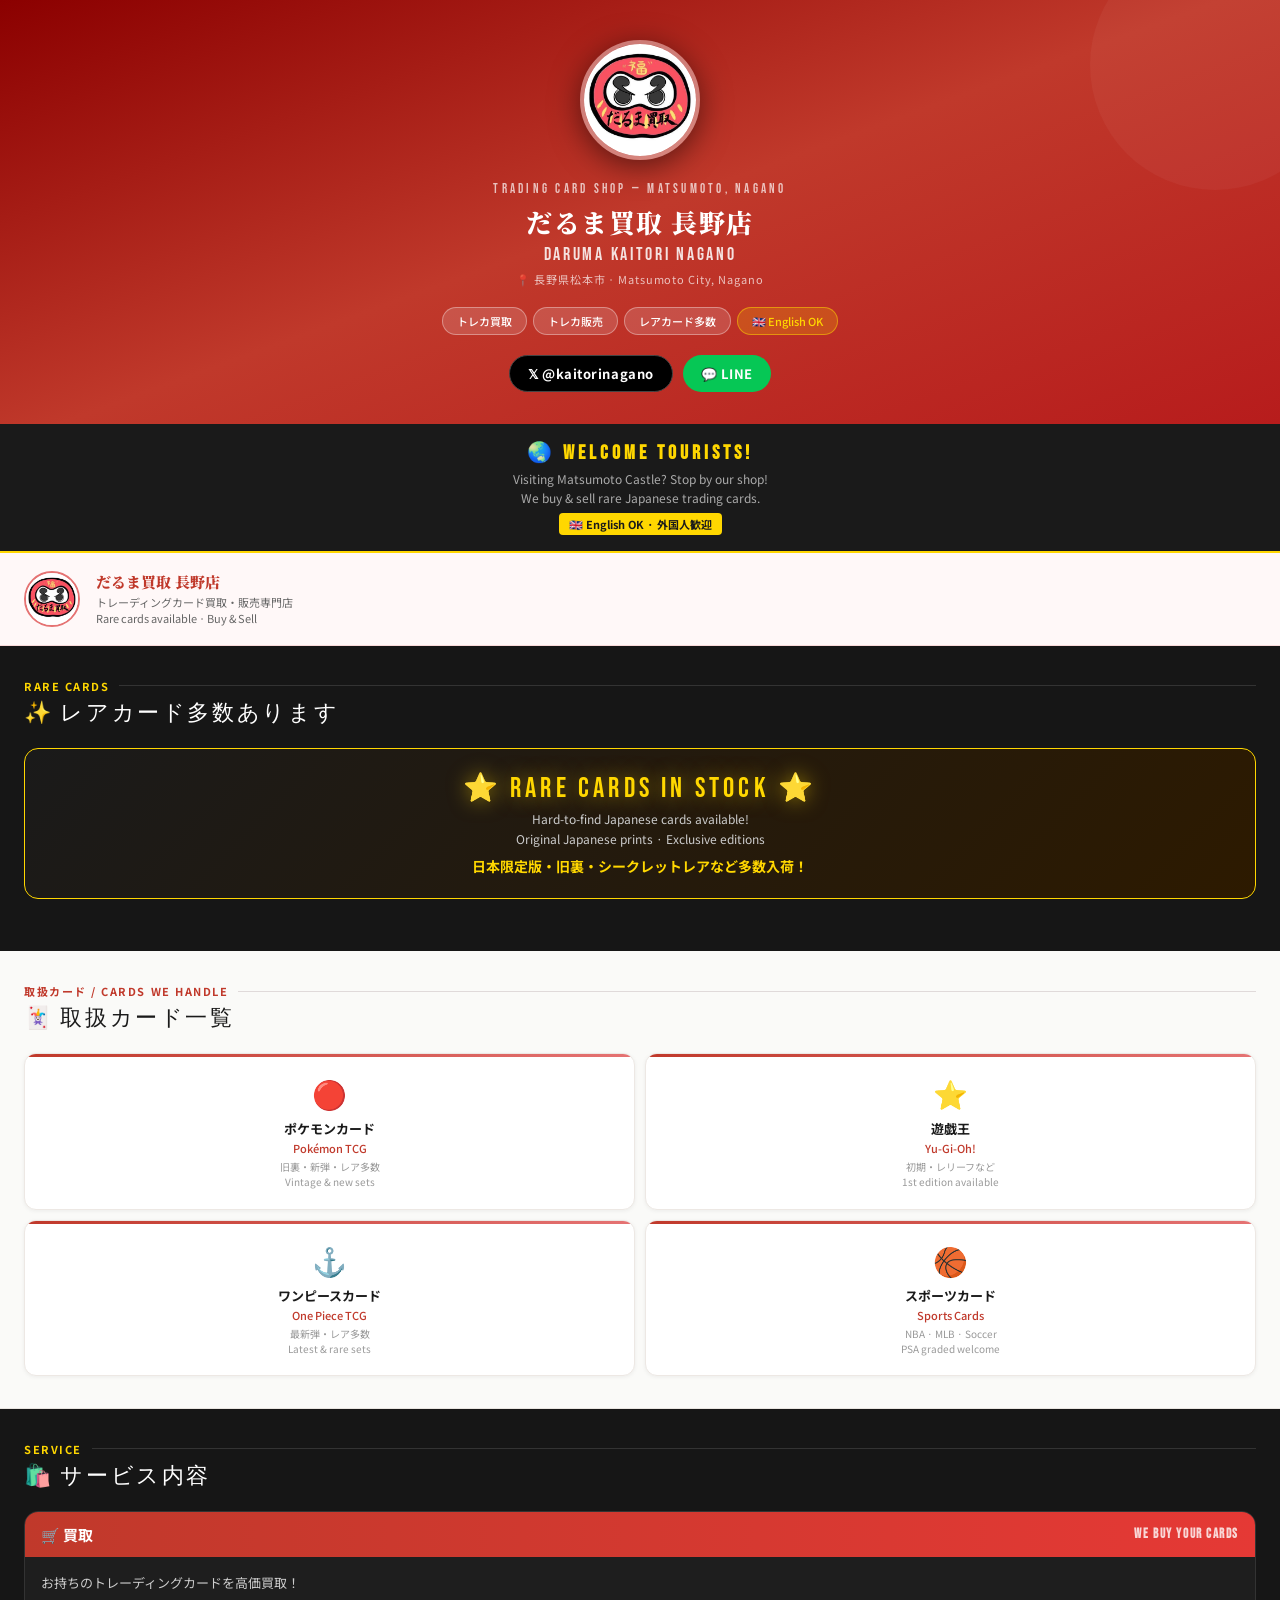
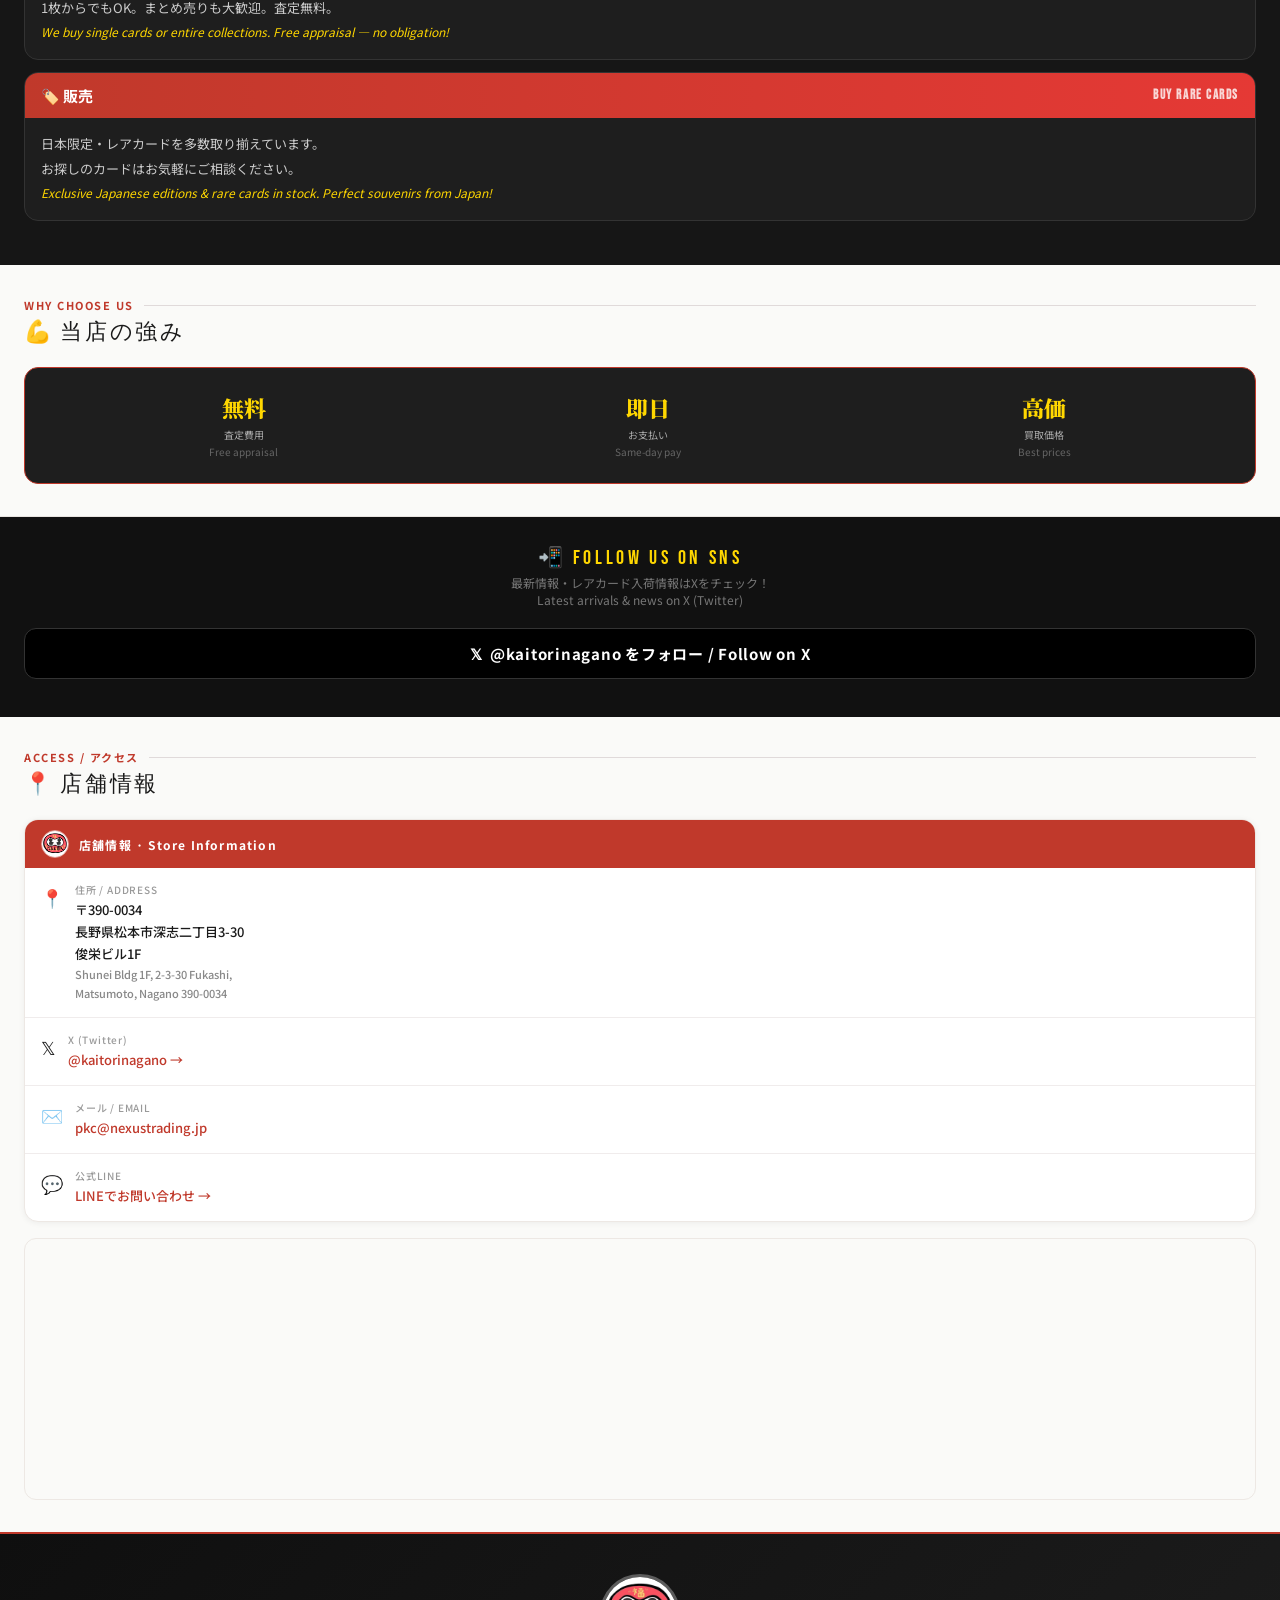
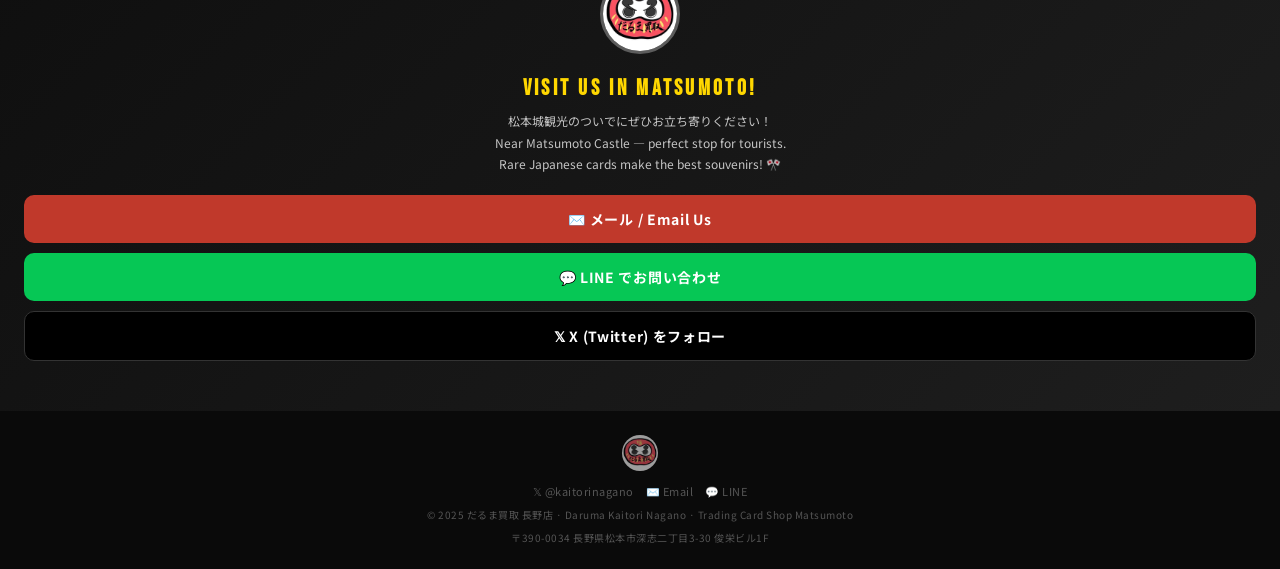
==== index.html @ 7de4d31c "Rename daruma_nagano_homepage.html to index.html" ====
<!DOCTYPE html>
<html lang="ja">
<head>
<meta charset="UTF-8">
<meta name="viewport" content="width=device-width, initial-scale=1.0">
<title>だるま買取 長野店 | Trading Card Shop Matsumoto Nagano | Pokemon Yu-Gi-Oh One Piece Cards</title>
<meta name="description" content="Trading card shop in Matsumoto, Nagano. Buy and sell Pokemon, Yu-Gi-Oh, One Piece cards. Rare cards available! 長野県松本市のトレーディングカード買取・販売専門店。レアカード多数。">
<meta name="keywords" content="trading card shop nagano, matsumoto card shop, pokemon cards nagano, buy pokemon cards japan, トレーディングカード 松本, カード買取 長野, one piece cards japan, yu-gi-oh nagano, rare cards matsumoto, Japan card shop tourist">
<meta property="og:title" content="だるま買取 長野店 | Trading Card Shop in Matsumoto">
<meta property="og:description" content="Rare Pokemon, Yu-Gi-Oh & One Piece cards! Buy & Sell in Matsumoto, Nagano. English OK!">
<meta property="og:type" content="website">
<meta name="twitter:card" content="summary">
<meta name="twitter:site" content="@kaitorinagano">
<meta name="twitter:title" content="だるま買取 長野店 | Trading Card Shop Matsumoto">
<meta name="twitter:description" content="Rare Pokemon, Yu-Gi-Oh & One Piece cards! Buy & Sell in Matsumoto, Nagano. English OK!">
<meta name="robots" content="index, follow">
<link href="https://fonts.googleapis.com/css2?family=Noto+Serif+JP:wght@700;900&family=Noto+Sans+JP:wght@400;500;700&family=Bebas+Neue&display=swap" rel="stylesheet">
<script type="application/ld+json">
{
  "@context": "https://schema.org",
  "@type": "Store",
  "name": "だるま買取 長野店",
  "alternateName": "Daruma Kaitori Nagano",
  "description": "Trading card shop specializing in Pokemon, Yu-Gi-Oh, and One Piece cards. Buy and sell rare cards in Matsumoto, Nagano.",
  "address": {
    "@type": "PostalAddress",
    "streetAddress": "深志二丁目3-30 俊栄ビル1F",
    "addressLocality": "松本市",
    "addressRegion": "長野県",
    "postalCode": "390-0034",
    "addressCountry": "JP"
  },
  "email": "pkc@nexustrading.jp",
  "sameAs": ["https://x.com/kaitorinagano"],
  "geo": {
    "@type": "GeoCoordinates",
    "latitude": 36.2292809,
    "longitude": 137.9678054
  }
}
</script>
<style>
* { box-sizing: border-box; margin: 0; padding: 0; }
body { font-family: 'Noto Sans JP', sans-serif; color: #1a1a1a; background: #0f0f0f; }

.hero {
  background: linear-gradient(160deg, #8B0000 0%, #C0392B 50%, #B71C1C 100%);
  color: white;
  padding: 2.5rem 1.5rem 2rem;
  text-align: center;
  position: relative;
  overflow: hidden;
}
.hero::before {
  content: '';
  position: absolute;
  top: -60px; right: -60px;
  width: 250px; height: 250px;
  background: rgba(255,255,255,0.04);
  border-radius: 50%;
}
.hero-logo {
  width: 120px; height: 120px;
  border-radius: 50%;
  object-fit: cover;
  border: 4px solid rgba(255,255,255,0.4);
  box-shadow: 0 6px 30px rgba(0,0,0,0.5);
  margin-bottom: 1rem;
  animation: pop 0.6s cubic-bezier(0.34,1.56,0.64,1);
}
@keyframes pop {
  0% { transform: scale(0.5); opacity: 0; }
  100% { transform: scale(1); opacity: 1; }
}
.hero-en-sub {
  font-family: 'Bebas Neue', sans-serif;
  font-size: 13px;
  letter-spacing: 0.25em;
  opacity: 0.7;
  margin-bottom: 6px;
}
.hero h1 {
  font-family: 'Noto Serif JP', serif;
  font-size: 26px;
  font-weight: 900;
  letter-spacing: 0.06em;
  margin-bottom: 4px;
}
.hero-en-title {
  font-family: 'Bebas Neue', sans-serif;
  font-size: 18px;
  letter-spacing: 0.15em;
  opacity: 0.85;
  margin-bottom: 6px;
}
.hero-location {
  font-size: 11px;
  opacity: 0.7;
  letter-spacing: 0.08em;
  margin-bottom: 1.25rem;
}
.badge-row {
  display: flex;
  justify-content: center;
  gap: 6px;
  flex-wrap: wrap;
  margin-bottom: 1.25rem;
}
.badge {
  background: rgba(255,255,255,0.15);
  border: 1px solid rgba(255,255,255,0.35);
  border-radius: 20px;
  padding: 5px 14px;
  font-size: 11px;
  color: white;
  font-weight: 500;
}
.badge.en { background: rgba(255,215,0,0.2); border-color: rgba(255,215,0,0.5); color: #FFD700; }

/* SNS BUTTONS in hero */
.sns-row {
  display: flex;
  justify-content: center;
  gap: 10px;
}
.sns-btn {
  display: flex;
  align-items: center;
  gap: 6px;
  padding: 8px 18px;
  border-radius: 24px;
  font-size: 13px;
  font-weight: 700;
  text-decoration: none;
  letter-spacing: 0.04em;
  transition: opacity 0.2s;
}
.sns-btn:active { opacity: 0.75; }
.sns-btn.x { background: #000; color: white; border: 1.5px solid #444; }
.sns-btn.line { background: #06C755; color: white; }

.inbound-banner {
  background: #1a1a1a;
  border-bottom: 2px solid #FFD700;
  padding: 1rem 1.5rem;
  text-align: center;
}
.inbound-banner h2 {
  font-family: 'Bebas Neue', sans-serif;
  font-size: 20px;
  letter-spacing: 0.2em;
  color: #FFD700;
  margin-bottom: 4px;
}
.inbound-banner p { font-size: 12px; color: #aaa; line-height: 1.6; }
.lang-ok {
  display: inline-block;
  background: #FFD700;
  color: #1a1a1a;
  font-size: 11px;
  font-weight: 700;
  padding: 3px 10px;
  border-radius: 4px;
  margin-top: 6px;
}

.logo-band {
  background: #fff8f8;
  border-bottom: 1px solid #FADADA;
  padding: 1.1rem 1.5rem;
  display: flex;
  align-items: center;
  gap: 1rem;
}
.logo-band img {
  width: 56px; height: 56px;
  border-radius: 50%;
  object-fit: cover;
  border: 2px solid #E57373;
  flex-shrink: 0;
}
.logo-band-text h3 {
  font-family: 'Noto Serif JP', serif;
  font-size: 15px;
  font-weight: 900;
  color: #C0392B;
}
.logo-band-text p { font-size: 11px; color: #666; margin-top: 2px; line-height: 1.5; }

.section { padding: 2rem 1.5rem; background: #fafaf8; }
.section.dark { background: #161616; }
.divider { height: 1px; background: #E8E4E0; }

.section-title {
  font-size: 11px;
  font-weight: 700;
  color: #C0392B;
  letter-spacing: 0.14em;
  text-transform: uppercase;
  margin-bottom: 4px;
  display: flex;
  align-items: center;
  gap: 10px;
}
.section-title::after { content: ''; flex: 1; height: 1px; background: #E0DADA; }
.section-title-en {
  font-family: 'Bebas Neue', sans-serif;
  font-size: 22px;
  letter-spacing: 0.12em;
  color: #1a1a1a;
  margin-bottom: 1.25rem;
}
.section.dark .section-title { color: #FFD700; }
.section.dark .section-title::after { background: #333; }
.section.dark .section-title-en { color: #fff; }

.rare-banner {
  background: linear-gradient(135deg, #1a1a1a, #2d1a00);
  border: 1.5px solid #FFD700;
  border-radius: 14px;
  padding: 1.4rem 1.2rem;
  text-align: center;
  margin-bottom: 1.25rem;
}
.rare-banner .shine {
  font-family: 'Bebas Neue', sans-serif;
  font-size: 28px;
  letter-spacing: 0.15em;
  color: #FFD700;
  text-shadow: 0 0 20px rgba(255,215,0,0.5);
  margin-bottom: 4px;
}
.rare-banner p { font-size: 12px; color: #ccc; line-height: 1.7; }
.rare-banner .jp { font-size: 14px; color: #FFD700; font-weight: 700; margin-top: 6px; }

.cards-grid {
  display: grid;
  grid-template-columns: repeat(2, 1fr);
  gap: 10px;
}
.card-item {
  background: white;
  border: 1px solid #EDE8E4;
  border-radius: 12px;
  padding: 1.2rem 1rem;
  text-align: center;
  box-shadow: 0 1px 4px rgba(0,0,0,0.06);
  position: relative;
  overflow: hidden;
}
.card-item::before {
  content: '';
  position: absolute;
  top: 0; left: 0; right: 0;
  height: 3px;
  background: linear-gradient(90deg, #C0392B, #E57373);
}
.card-icon { font-size: 28px; margin-bottom: 6px; }
.card-label { font-size: 13px; font-weight: 700; color: #1a1a1a; }
.card-label-en { font-size: 11px; color: #C0392B; font-weight: 500; margin-top: 2px; }
.card-sub { font-size: 10px; color: #999; margin-top: 3px; line-height: 1.5; }

.service-box {
  background: #1e1e1e;
  border: 1px solid #333;
  border-radius: 14px;
  overflow: hidden;
  margin-bottom: 12px;
}
.service-box-header {
  background: linear-gradient(90deg, #C0392B, #E53935);
  color: white;
  font-size: 15px;
  font-weight: 700;
  padding: 12px 16px;
  display: flex;
  align-items: center;
  gap: 8px;
}
.service-box-header .en {
  font-family: 'Bebas Neue', sans-serif;
  font-size: 13px;
  letter-spacing: 0.12em;
  opacity: 0.8;
  margin-left: auto;
}
.service-box-body {
  padding: 14px 16px;
  font-size: 13px;
  color: #ccc;
  line-height: 1.9;
}
.service-box-body .en-note {
  font-size: 12px;
  color: #FFD700;
  margin-top: 6px;
  font-style: italic;
}

.highlight-box {
  background: #1e1e1e;
  border: 1.5px solid #C0392B;
  border-radius: 14px;
  padding: 1.5rem 1rem;
  display: flex;
  justify-content: space-around;
  text-align: center;
}
.highlight-num {
  font-family: 'Noto Serif JP', serif;
  font-size: 22px;
  font-weight: 900;
  color: #FFD700;
  margin-bottom: 4px;
}
.highlight-label { font-size: 10px; color: #aaa; }
.highlight-label-en { font-size: 10px; color: #666; margin-top: 2px; }

.contact-card {
  background: white;
  border: 1px solid #EDE8E4;
  border-radius: 14px;
  overflow: hidden;
  box-shadow: 0 1px 6px rgba(0,0,0,0.06);
}
.contact-header {
  background: #C0392B;
  color: white;
  font-size: 12px;
  font-weight: 700;
  letter-spacing: 0.1em;
  padding: 10px 16px;
  display: flex;
  align-items: center;
  gap: 10px;
}
.contact-header img {
  width: 28px; height: 28px;
  border-radius: 50%;
  object-fit: cover;
  border: 1px solid rgba(255,255,255,0.5);
}
.contact-row {
  display: flex;
  align-items: flex-start;
  gap: 12px;
  padding: 14px 16px;
  border-bottom: 1px solid #F0ECEC;
}
.contact-row:last-child { border-bottom: none; }
.contact-icon { font-size: 18px; flex-shrink: 0; margin-top: 2px; }
.contact-label { font-size: 10px; color: #999; font-weight: 500; letter-spacing: 0.08em; margin-bottom: 2px; }
.contact-val { font-size: 13px; font-weight: 500; color: #1a1a1a; line-height: 1.7; }
.contact-val .en { font-size: 11px; color: #888; display: block; }
.contact-val a { color: #C0392B; text-decoration: none; }

/* SNS セクション */
.sns-section {
  background: #111;
  padding: 1.75rem 1.5rem;
  text-align: center;
}
.sns-section-title {
  font-family: 'Bebas Neue', sans-serif;
  font-size: 20px;
  letter-spacing: 0.18em;
  color: #FFD700;
  margin-bottom: 4px;
}
.sns-section-sub { font-size: 12px; color: #777; margin-bottom: 1.25rem; }
.sns-big-btn {
  display: flex;
  align-items: center;
  justify-content: center;
  gap: 10px;
  padding: 14px;
  border-radius: 12px;
  font-size: 15px;
  font-weight: 700;
  text-decoration: none;
  margin-bottom: 10px;
  letter-spacing: 0.05em;
}
.sns-big-btn.x { background: #000; color: white; border: 1.5px solid #333; }
.sns-big-btn.x:hover { background: #111; }

.map-wrap {
  margin-top: 1rem;
  border-radius: 12px;
  overflow: hidden;
  border: 1px solid #EDE8E4;
}
.map-wrap iframe { width: 100%; height: 260px; border: none; display: block; }

.cta-section {
  background: linear-gradient(135deg, #0f0f0f 0%, #1e1e1e 100%);
  color: white;
  padding: 2.5rem 1.5rem;
  text-align: center;
  border-top: 2px solid #C0392B;
}
.cta-logo {
  width: 80px; height: 80px;
  border-radius: 50%;
  object-fit: cover;
  border: 3px solid rgba(255,255,255,0.3);
  margin-bottom: 1rem;
}
.cta-section h3 {
  font-family: 'Bebas Neue', sans-serif;
  font-size: 22px;
  letter-spacing: 0.15em;
  color: #FFD700;
  margin-bottom: 8px;
}
.cta-section p {
  font-size: 12px;
  opacity: 0.75;
  margin-bottom: 1.25rem;
  line-height: 1.8;
}
.cta-btn {
  display: block;
  padding: 14px;
  border-radius: 10px;
  font-size: 14px;
  font-weight: 700;
  text-decoration: none;
  margin-bottom: 10px;
  letter-spacing: 0.05em;
}
.cta-btn.mail { background: #C0392B; color: white; }
.cta-btn.line { background: #06C755; color: white; }
.cta-btn.x { background: #000; color: white; border: 1.5px solid #333; }

.footer {
  background: #0a0a0a;
  color: #555;
  text-align: center;
  font-size: 10px;
  padding: 1.5rem;
  letter-spacing: 0.05em;
  display: flex;
  flex-direction: column;
  align-items: center;
  gap: 8px;
}
.footer img {
  width: 36px; height: 36px;
  border-radius: 50%;
  object-fit: cover;
  opacity: 0.6;
}
.footer-sns { display: flex; gap: 12px; margin-top: 4px; }
.footer-sns a { color: #555; text-decoration: none; font-size: 11px; }
.footer-sns a:hover { color: #aaa; }
</style>
</head>
<body>

<!-- HERO -->
<div class="hero">
  <img class="hero-logo" src="[data-uri]" alt="だるま買取ロゴ">
  <div class="hero-en-sub">TRADING CARD SHOP — MATSUMOTO, NAGANO</div>
  <h1>だるま買取 長野店</h1>
  <div class="hero-en-title">DARUMA KAITORI NAGANO</div>
  <div class="hero-location">📍 長野県松本市 · Matsumoto City, Nagano</div>
  <div class="badge-row">
    <span class="badge">トレカ買取</span>
    <span class="badge">トレカ販売</span>
    <span class="badge">レアカード多数</span>
    <span class="badge en">🇬🇧 English OK</span>
  </div>
  <div class="sns-row">
    <a class="sns-btn x" href="https://x.com/kaitorinagano" target="_blank">
      𝕏 @kaitorinagano
    </a>
    <a class="sns-btn line" href="https://t.co/ImbGCXOMBC" target="_blank">
      💬 LINE
    </a>
  </div>
</div>

<!-- INBOUND BANNER -->
<div class="inbound-banner">
  <h2>🌏 WELCOME TOURISTS!</h2>
  <p>Visiting Matsumoto Castle? Stop by our shop!<br>We buy &amp; sell rare Japanese trading cards.</p>
  <span class="lang-ok">🇬🇧 English OK · 外国人歓迎</span>
</div>

<!-- LOGO BAND -->
<div class="logo-band">
  <img src="[data-uri]" alt="だるま買取">
  <div class="logo-band-text">
    <h3>だるま買取 長野店</h3>
    <p>トレーディングカード買取・販売専門店<br>Rare cards available · Buy &amp; Sell</p>
  </div>
</div>

<!-- RARE CARDS -->
<div class="section dark">
  <div class="section-title">RARE CARDS</div>
  <div class="section-title-en">✨ レアカード多数あります</div>
  <div class="rare-banner">
    <div class="shine">⭐ RARE CARDS IN STOCK ⭐</div>
    <p>Hard-to-find Japanese cards available!<br>Original Japanese prints · Exclusive editions</p>
    <div class="jp">日本限定版・旧裏・シークレットレアなど多数入荷！</div>
  </div>
</div>

<!-- 取扱カード -->
<div class="section">
  <div class="section-title">取扱カード / Cards We Handle</div>
  <div class="section-title-en">🃏 取扱カード一覧</div>
  <div class="cards-grid">
    <div class="card-item">
      <div class="card-icon">🔴</div>
      <div class="card-label">ポケモンカード</div>
      <div class="card-label-en">Pokémon TCG</div>
      <div class="card-sub">旧裏・新弾・レア多数<br>Vintage &amp; new sets</div>
    </div>
    <div class="card-item">
      <div class="card-icon">⭐</div>
      <div class="card-label">遊戯王</div>
      <div class="card-label-en">Yu-Gi-Oh!</div>
      <div class="card-sub">初期・レリーフなど<br>1st edition available</div>
    </div>
    <div class="card-item">
      <div class="card-icon">⚓</div>
      <div class="card-label">ワンピースカード</div>
      <div class="card-label-en">One Piece TCG</div>
      <div class="card-sub">最新弾・レア多数<br>Latest &amp; rare sets</div>
    </div>
    <div class="card-item">
      <div class="card-icon">🏀</div>
      <div class="card-label">スポーツカード</div>
      <div class="card-label-en">Sports Cards</div>
      <div class="card-sub">NBA · MLB · Soccer<br>PSA graded welcome</div>
    </div>
  </div>
</div>

<div class="divider"></div>

<!-- SERVICE -->
<div class="section dark">
  <div class="section-title">SERVICE</div>
  <div class="section-title-en">🛍️ サービス内容</div>
  <div class="service-box">
    <div class="service-box-header">🛒 買取 <span class="en">WE BUY YOUR CARDS</span></div>
    <div class="service-box-body">
      お持ちのトレーディングカードを高価買取！<br>
      1枚からでもOK。まとめ売りも大歓迎。査定無料。<br>
      <span class="en-note">We buy single cards or entire collections. Free appraisal — no obligation!</span>
    </div>
  </div>
  <div class="service-box">
    <div class="service-box-header">🏷️ 販売 <span class="en">BUY RARE CARDS</span></div>
    <div class="service-box-body">
      日本限定・レアカードを多数取り揃えています。<br>
      お探しのカードはお気軽にご相談ください。<br>
      <span class="en-note">Exclusive Japanese editions &amp; rare cards in stock. Perfect souvenirs from Japan!</span>
    </div>
  </div>
</div>

<!-- 強み -->
<div class="section">
  <div class="section-title">WHY CHOOSE US</div>
  <div class="section-title-en">💪 当店の強み</div>
  <div class="highlight-box">
    <div>
      <div class="highlight-num">無料</div>
      <div class="highlight-label">査定費用</div>
      <div class="highlight-label-en">Free appraisal</div>
    </div>
    <div>
      <div class="highlight-num">即日</div>
      <div class="highlight-label">お支払い</div>
      <div class="highlight-label-en">Same-day pay</div>
    </div>
    <div>
      <div class="highlight-num">高価</div>
      <div class="highlight-label">買取価格</div>
      <div class="highlight-label-en">Best prices</div>
    </div>
  </div>
</div>

<div class="divider"></div>

<!-- SNS セクション -->
<div class="sns-section">
  <div class="sns-section-title">📲 FOLLOW US ON SNS</div>
  <div class="sns-section-sub">最新情報・レアカード入荷情報はXをチェック！<br>Latest arrivals &amp; news on X (Twitter)</div>
  <a class="sns-big-btn x" href="https://x.com/kaitorinagano" target="_blank">
    𝕏 &nbsp;@kaitorinagano をフォロー / Follow on X
  </a>
</div>

<!-- アクセス -->
<div class="section">
  <div class="section-title">ACCESS / アクセス</div>
  <div class="section-title-en">📍 店舗情報</div>
  <div class="contact-card">
    <div class="contact-header">
      <img src="[data-uri]" alt="ロゴ">
      店舗情報 · Store Information
    </div>
    <div class="contact-row">
      <div class="contact-icon">📍</div>
      <div>
        <div class="contact-label">住所 / ADDRESS</div>
        <div class="contact-val">
          〒390-0034<br>長野県松本市深志二丁目3-30<br>俊栄ビル1F
          <span class="en">Shunei Bldg 1F, 2-3-30 Fukashi,<br>Matsumoto, Nagano 390-0034</span>
        </div>
      </div>
    </div>
    <div class="contact-row">
      <div class="contact-icon">𝕏</div>
      <div>
        <div class="contact-label">X (Twitter)</div>
        <div class="contact-val"><a href="https://x.com/kaitorinagano" target="_blank">@kaitorinagano →</a></div>
      </div>
    </div>
    <div class="contact-row">
      <div class="contact-icon">✉️</div>
      <div>
        <div class="contact-label">メール / EMAIL</div>
        <div class="contact-val"><a href="mailto:pkc@nexustrading.jp">pkc@nexustrading.jp</a></div>
      </div>
    </div>
    <div class="contact-row">
      <div class="contact-icon">💬</div>
      <div>
        <div class="contact-label">公式LINE</div>
        <div class="contact-val"><a href="https://t.co/ImbGCXOMBC" target="_blank">LINEでお問い合わせ →</a></div>
      </div>
    </div>
  </div>

  <div class="map-wrap">
    <iframe
      src="https://maps.google.com/maps?q=36.2292809,137.9678054&z=17&hl=ja&output=embed"
      allowfullscreen loading="lazy">
    </iframe>
  </div>
</div>

<!-- CTA -->
<div class="cta-section">
  <img class="cta-logo" src="[data-uri]" alt="だるま買取">
  <h3>VISIT US IN MATSUMOTO!</h3>
  <p>
    松本城観光のついでにぜひお立ち寄りください！<br>
    Near Matsumoto Castle — perfect stop for tourists.<br>
    Rare Japanese cards make the best souvenirs! 🎌
  </p>
  <a class="cta-btn mail" href="mailto:pkc@nexustrading.jp">✉️ メール / Email Us</a>
  <a class="cta-btn line" href="https://t.co/ImbGCXOMBC" target="_blank">💬 LINE でお問い合わせ</a>
  <a class="cta-btn x" href="https://x.com/kaitorinagano" target="_blank">𝕏 X (Twitter) をフォロー</a>
</div>

<!-- FOOTER -->
<div class="footer">
  <img src="[data-uri]" alt="だるま買取">
  <div class="footer-sns">
    <a href="https://x.com/kaitorinagano" target="_blank">𝕏 @kaitorinagano</a>
    <a href="mailto:pkc@nexustrading.jp">✉️ Email</a>
    <a href="https://t.co/ImbGCXOMBC" target="_blank">💬 LINE</a>
  </div>
  <span>© 2025 だるま買取 長野店 · Daruma Kaitori Nagano · Trading Card Shop Matsumoto</span>
  <span>〒390-0034 長野県松本市深志二丁目3-30 俊栄ビル1F</span>
</div>

</body>
</html>
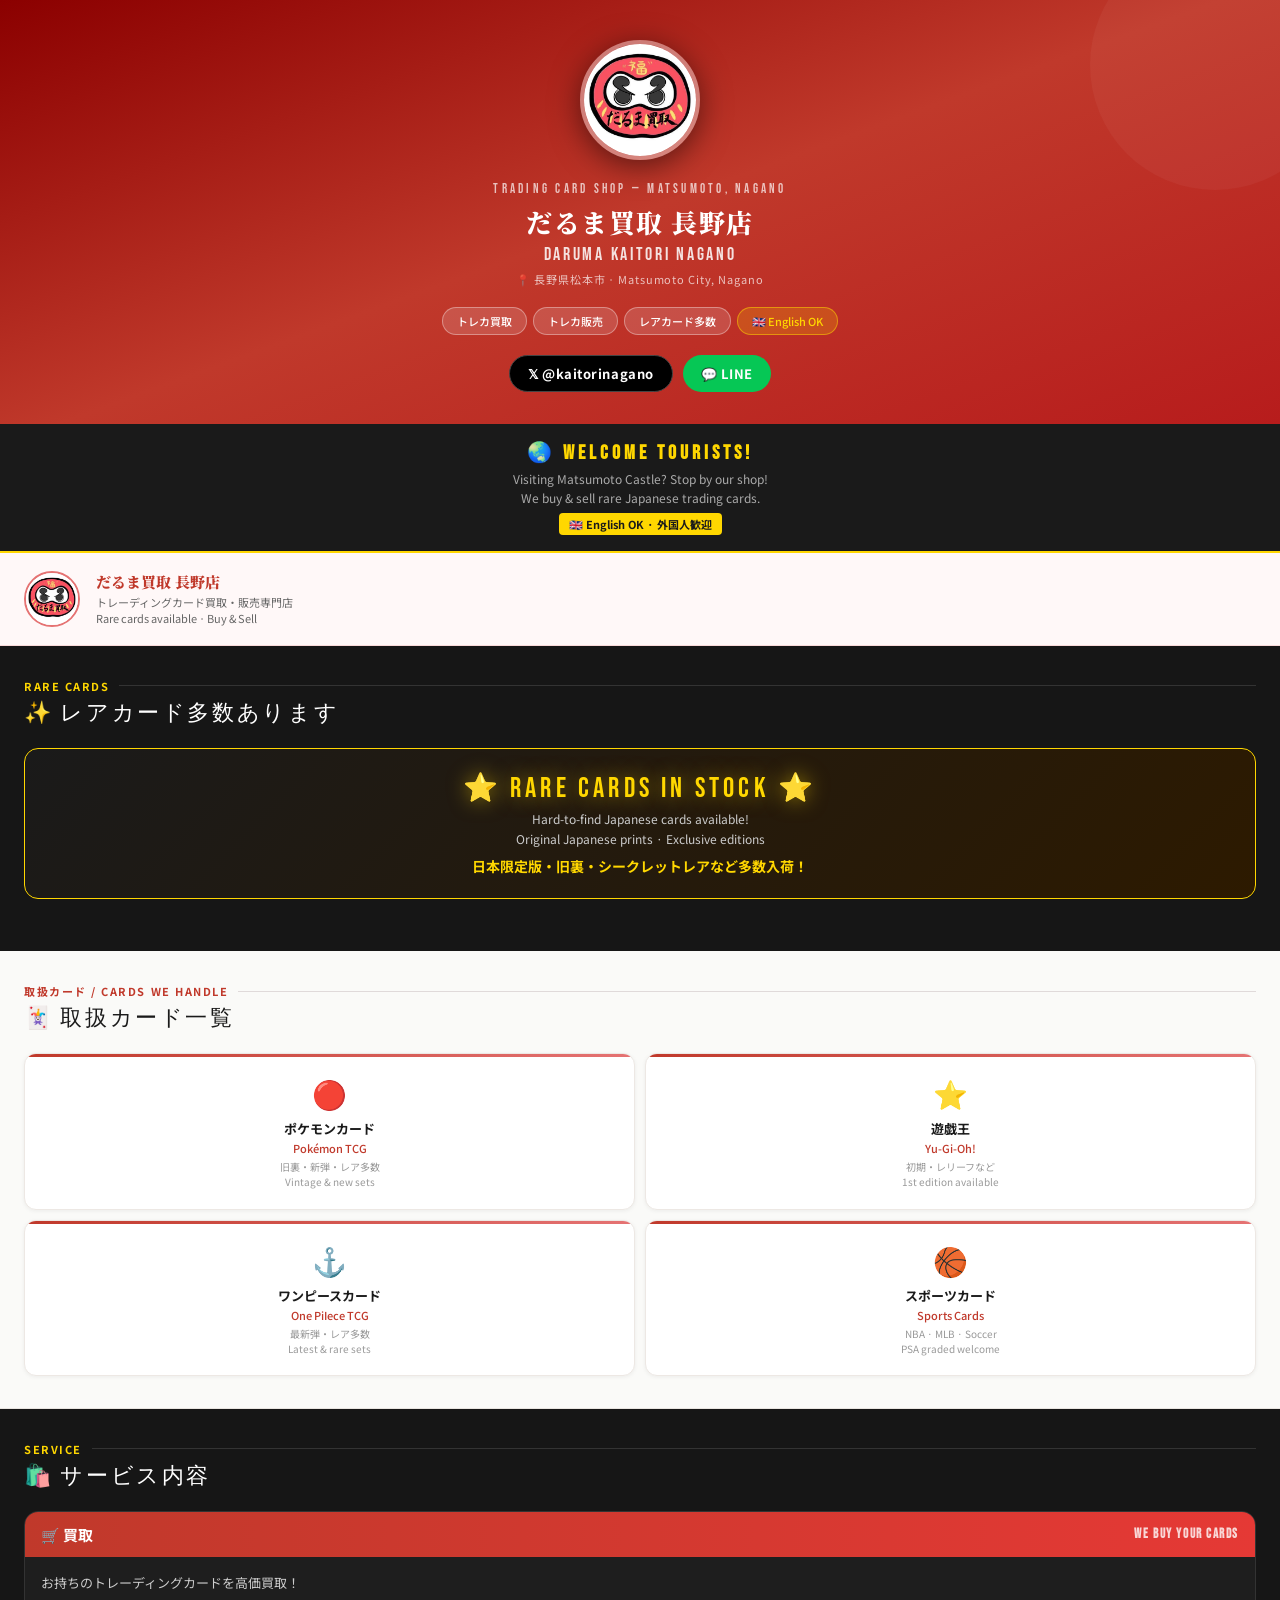
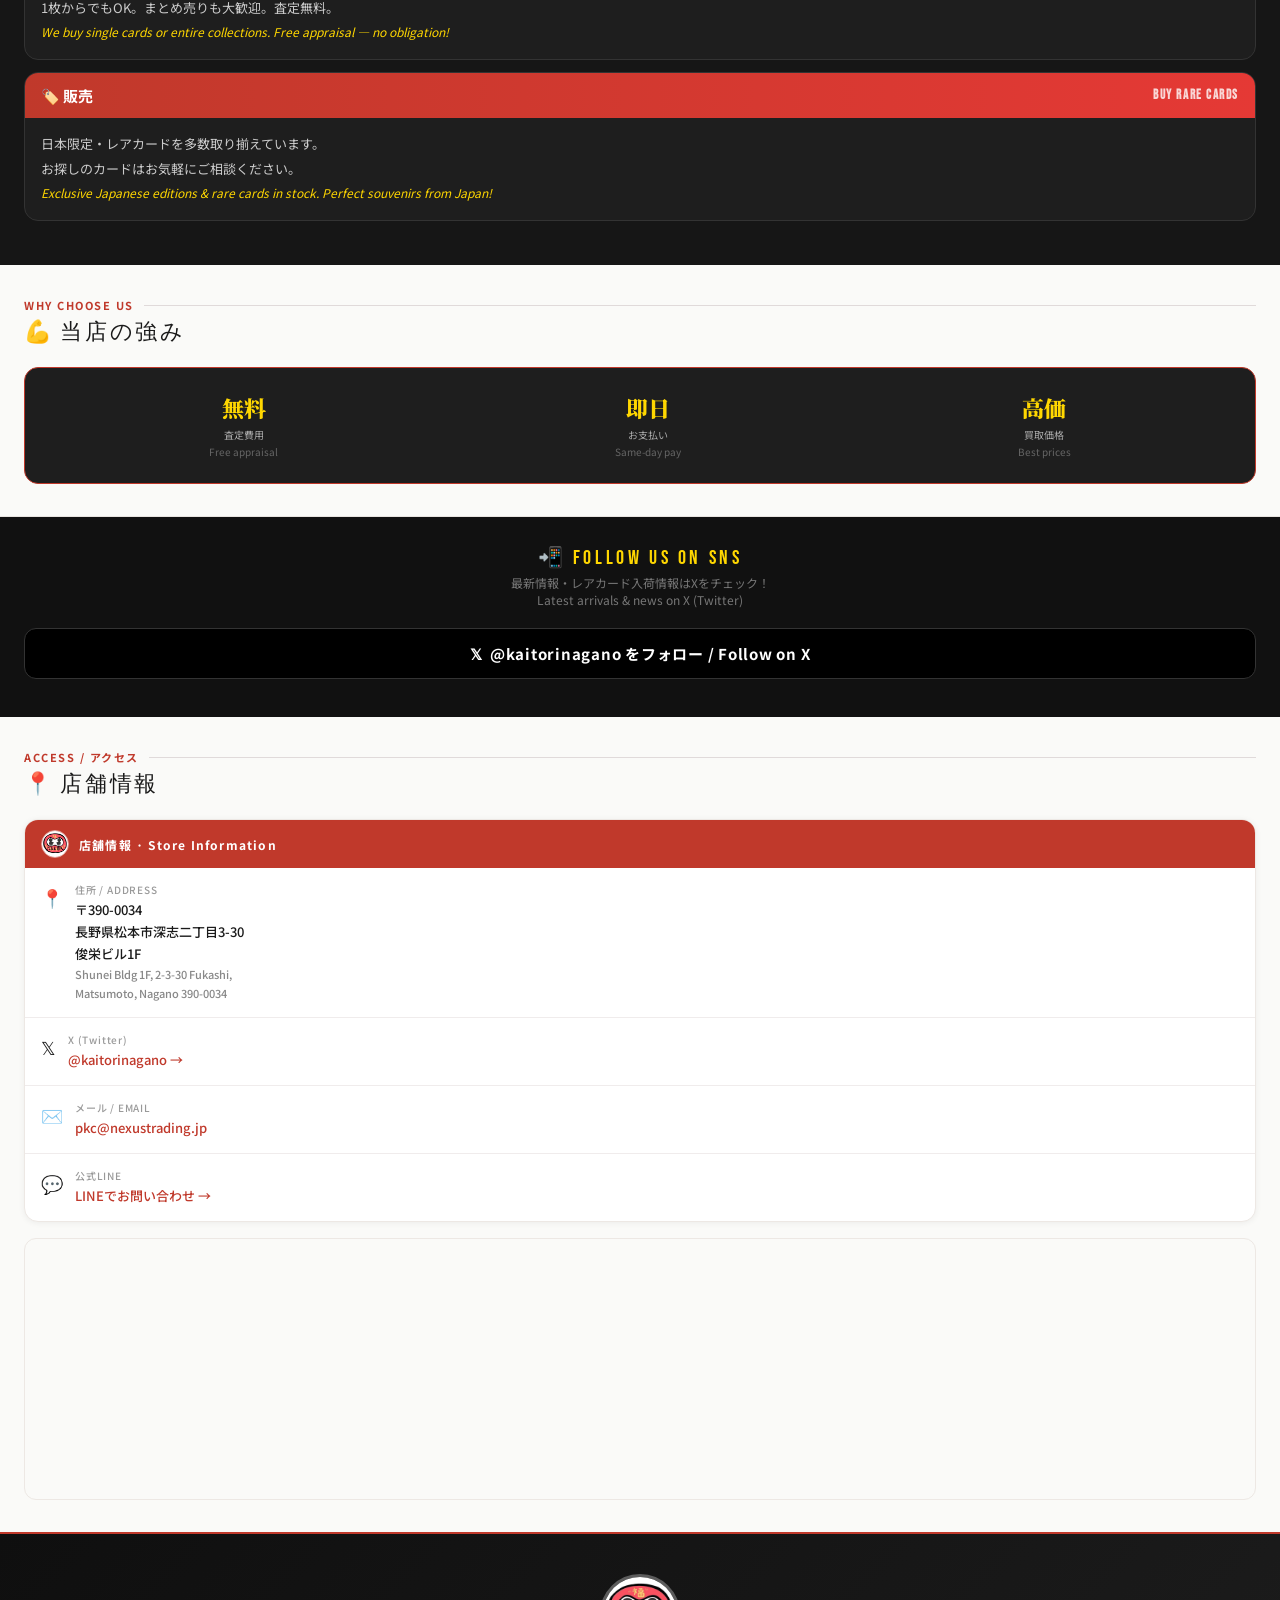
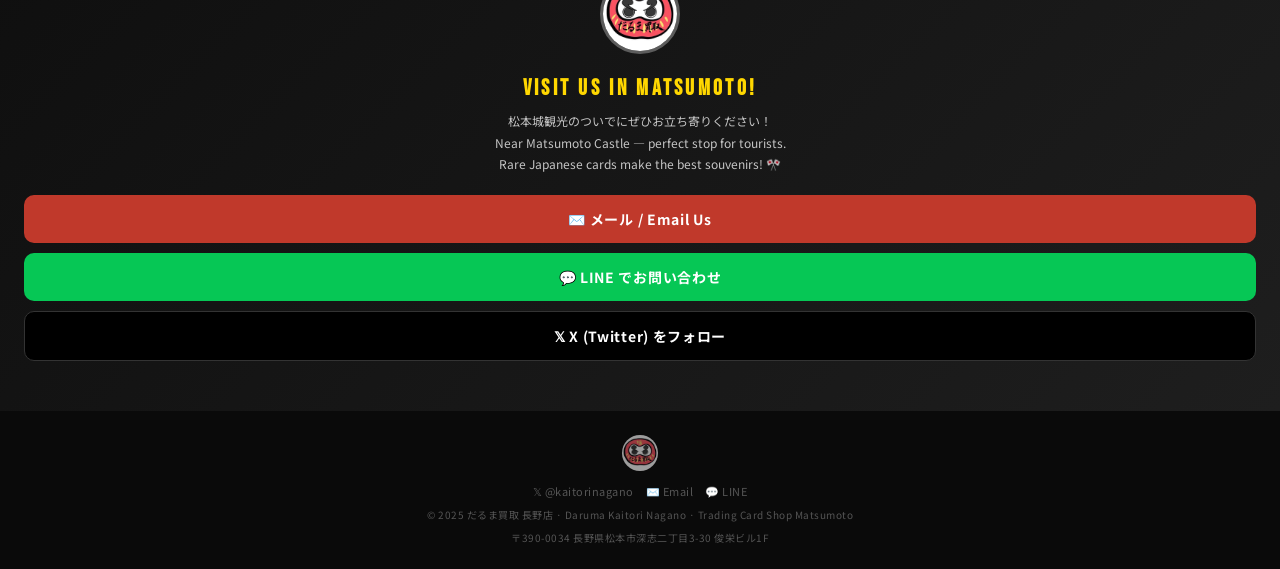
==== commit dcf81ef3: "Update index.html" ====
--- a/index.html
+++ b/index.html
@@ -3,7 +3,7 @@
 <head>
 <meta charset="UTF-8">
 <meta name="viewport" content="width=device-width, initial-scale=1.0">
-<title>だるま買取 長野店 | Trading Card Shop Matsumoto Nagano | Pokemon Yu-Gi-Oh One Piece Cards</title>
+<title>だるま買取 長野店 | Trading Card Shop Matsumoto Nagano | Poooookemon Yu-Gi-Oh One Piece Cards</title>
 <meta name="description" content="Trading card shop in Matsumoto, Nagano. Buy and sell Pokemon, Yu-Gi-Oh, One Piece cards. Rare cards available! 長野県松本市のトレーディングカード買取・販売専門店。レアカード多数。">
 <meta name="keywords" content="trading card shop nagano, matsumoto card shop, pokemon cards nagano, buy pokemon cards japan, トレーディングカード 松本, カード買取 長野, one piece cards japan, yu-gi-oh nagano, rare cards matsumoto, Japan card shop tourist">
 <meta property="og:title" content="だるま買取 長野店 | Trading Card Shop in Matsumoto">
@@ -24,7 +24,7 @@
   "description": "Trading card shop specializing in Pokemon, Yu-Gi-Oh, and One Piece cards. Buy and sell rare cards in Matsumoto, Nagano.",
   "address": {
     "@type": "PostalAddress",
-    "streetAddress": "深志二丁目3-30 俊栄ビル1F",
+    "streetAddress": "深志二丁目3-30 俊栄ビル1F エレベータ奥",
     "addressLocality": "松本市",
     "addressRegion": "長野県",
     "postalCode": "390-0034",
@@ -528,7 +528,7 @@
     <div class="card-item">
       <div class="card-icon">⚓</div>
       <div class="card-label">ワンピースカード</div>
-      <div class="card-label-en">One Piece TCG</div>
+      <div class="card-label-en">One PiIece TCG</div>
       <div class="card-sub">最新弾・レア多数<br>Latest &amp; rare sets</div>
     </div>
     <div class="card-item">
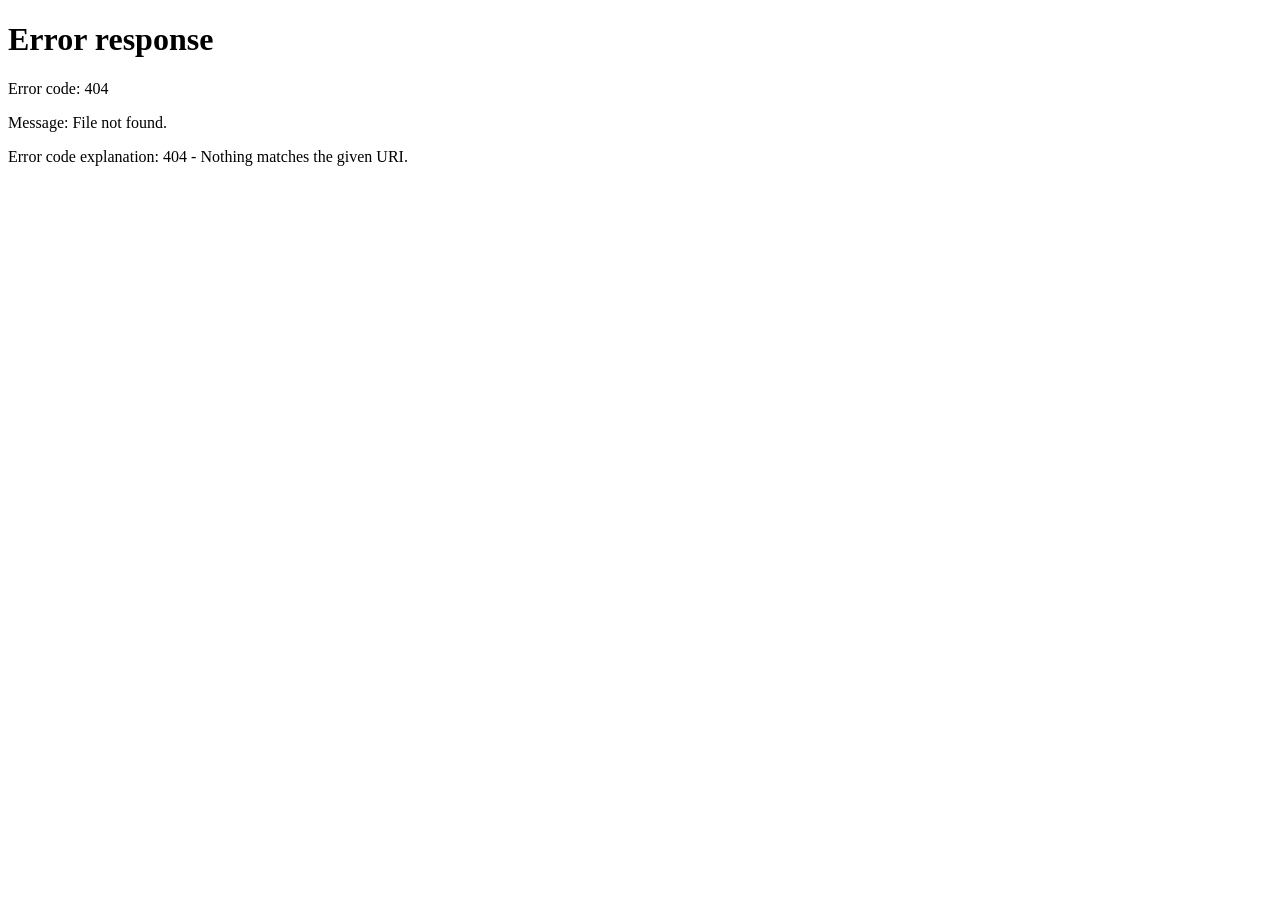
==== commit ba9a9404: "Add files via upload" ====
--- a/index.html
+++ b/index.html
@@ -1,678 +1,30 @@
-<!DOCTYPE html>
-<html lang="ja">
-<head>
-<meta charset="UTF-8">
-<meta name="viewport" content="width=device-width, initial-scale=1.0">
-<title>だるま買取 長野店 | Trading Card Shop Matsumoto Nagano | Poooookemon Yu-Gi-Oh One Piece Cards</title>
-<meta name="description" content="Trading card shop in Matsumoto, Nagano. Buy and sell Pokemon, Yu-Gi-Oh, One Piece cards. Rare cards available! 長野県松本市のトレーディングカード買取・販売専門店。レアカード多数。">
-<meta name="keywords" content="trading card shop nagano, matsumoto card shop, pokemon cards nagano, buy pokemon cards japan, トレーディングカード 松本, カード買取 長野, one piece cards japan, yu-gi-oh nagano, rare cards matsumoto, Japan card shop tourist">
-<meta property="og:title" content="だるま買取 長野店 | Trading Card Shop in Matsumoto">
-<meta property="og:description" content="Rare Pokemon, Yu-Gi-Oh & One Piece cards! Buy & Sell in Matsumoto, Nagano. English OK!">
-<meta property="og:type" content="website">
-<meta name="twitter:card" content="summary">
-<meta name="twitter:site" content="@kaitorinagano">
-<meta name="twitter:title" content="だるま買取 長野店 | Trading Card Shop Matsumoto">
-<meta name="twitter:description" content="Rare Pokemon, Yu-Gi-Oh & One Piece cards! Buy & Sell in Matsumoto, Nagano. English OK!">
-<meta name="robots" content="index, follow">
-<link href="https://fonts.googleapis.com/css2?family=Noto+Serif+JP:wght@700;900&family=Noto+Sans+JP:wght@400;500;700&family=Bebas+Neue&display=swap" rel="stylesheet">
-<script type="application/ld+json">
-{
-  "@context": "https://schema.org",
-  "@type": "Store",
-  "name": "だるま買取 長野店",
-  "alternateName": "Daruma Kaitori Nagano",
-  "description": "Trading card shop specializing in Pokemon, Yu-Gi-Oh, and One Piece cards. Buy and sell rare cards in Matsumoto, Nagano.",
-  "address": {
-    "@type": "PostalAddress",
-    "streetAddress": "深志二丁目3-30 俊栄ビル1F エレベータ奥",
-    "addressLocality": "松本市",
-    "addressRegion": "長野県",
-    "postalCode": "390-0034",
-    "addressCountry": "JP"
-  },
-  "email": "pkc@nexustrading.jp",
-  "sameAs": ["https://x.com/kaitorinagano"],
-  "geo": {
-    "@type": "GeoCoordinates",
-    "latitude": 36.2292809,
-    "longitude": 137.9678054
-  }
-}
-</script>
-<style>
-* { box-sizing: border-box; margin: 0; padding: 0; }
-body { font-family: 'Noto Sans JP', sans-serif; color: #1a1a1a; background: #0f0f0f; }
-
-.hero {
-  background: linear-gradient(160deg, #8B0000 0%, #C0392B 50%, #B71C1C 100%);
-  color: white;
-  padding: 2.5rem 1.5rem 2rem;
-  text-align: center;
-  position: relative;
-  overflow: hidden;
-}
-.hero::before {
-  content: '';
-  position: absolute;
-  top: -60px; right: -60px;
-  width: 250px; height: 250px;
-  background: rgba(255,255,255,0.04);
-  border-radius: 50%;
-}
-.hero-logo {
-  width: 120px; height: 120px;
-  border-radius: 50%;
-  object-fit: cover;
-  border: 4px solid rgba(255,255,255,0.4);
-  box-shadow: 0 6px 30px rgba(0,0,0,0.5);
-  margin-bottom: 1rem;
-  animation: pop 0.6s cubic-bezier(0.34,1.56,0.64,1);
-}
-@keyframes pop {
-  0% { transform: scale(0.5); opacity: 0; }
-  100% { transform: scale(1); opacity: 1; }
-}
-.hero-en-sub {
-  font-family: 'Bebas Neue', sans-serif;
-  font-size: 13px;
-  letter-spacing: 0.25em;
-  opacity: 0.7;
-  margin-bottom: 6px;
-}
-.hero h1 {
-  font-family: 'Noto Serif JP', serif;
-  font-size: 26px;
-  font-weight: 900;
-  letter-spacing: 0.06em;
-  margin-bottom: 4px;
-}
-.hero-en-title {
-  font-family: 'Bebas Neue', sans-serif;
-  font-size: 18px;
-  letter-spacing: 0.15em;
-  opacity: 0.85;
-  margin-bottom: 6px;
-}
-.hero-location {
-  font-size: 11px;
-  opacity: 0.7;
-  letter-spacing: 0.08em;
-  margin-bottom: 1.25rem;
-}
-.badge-row {
-  display: flex;
-  justify-content: center;
-  gap: 6px;
-  flex-wrap: wrap;
-  margin-bottom: 1.25rem;
-}
-.badge {
-  background: rgba(255,255,255,0.15);
-  border: 1px solid rgba(255,255,255,0.35);
-  border-radius: 20px;
-  padding: 5px 14px;
-  font-size: 11px;
-  color: white;
-  font-weight: 500;
-}
-.badge.en { background: rgba(255,215,0,0.2); border-color: rgba(255,215,0,0.5); color: #FFD700; }
-
-/* SNS BUTTONS in hero */
-.sns-row {
-  display: flex;
-  justify-content: center;
-  gap: 10px;
-}
-.sns-btn {
-  display: flex;
-  align-items: center;
-  gap: 6px;
-  padding: 8px 18px;
-  border-radius: 24px;
-  font-size: 13px;
-  font-weight: 700;
-  text-decoration: none;
-  letter-spacing: 0.04em;
-  transition: opacity 0.2s;
-}
-.sns-btn:active { opacity: 0.75; }
-.sns-btn.x { background: #000; color: white; border: 1.5px solid #444; }
-.sns-btn.line { background: #06C755; color: white; }
-
-.inbound-banner {
-  background: #1a1a1a;
-  border-bottom: 2px solid #FFD700;
-  padding: 1rem 1.5rem;
-  text-align: center;
-}
-.inbound-banner h2 {
-  font-family: 'Bebas Neue', sans-serif;
-  font-size: 20px;
-  letter-spacing: 0.2em;
-  color: #FFD700;
-  margin-bottom: 4px;
-}
-.inbound-banner p { font-size: 12px; color: #aaa; line-height: 1.6; }
-.lang-ok {
-  display: inline-block;
-  background: #FFD700;
-  color: #1a1a1a;
-  font-size: 11px;
-  font-weight: 700;
-  padding: 3px 10px;
-  border-radius: 4px;
-  margin-top: 6px;
-}
-
-.logo-band {
-  background: #fff8f8;
-  border-bottom: 1px solid #FADADA;
-  padding: 1.1rem 1.5rem;
-  display: flex;
-  align-items: center;
-  gap: 1rem;
-}
-.logo-band img {
-  width: 56px; height: 56px;
-  border-radius: 50%;
-  object-fit: cover;
-  border: 2px solid #E57373;
-  flex-shrink: 0;
-}
-.logo-band-text h3 {
-  font-family: 'Noto Serif JP', serif;
-  font-size: 15px;
-  font-weight: 900;
-  color: #C0392B;
-}
-.logo-band-text p { font-size: 11px; color: #666; margin-top: 2px; line-height: 1.5; }
-
-.section { padding: 2rem 1.5rem; background: #fafaf8; }
-.section.dark { background: #161616; }
-.divider { height: 1px; background: #E8E4E0; }
-
-.section-title {
-  font-size: 11px;
-  font-weight: 700;
-  color: #C0392B;
-  letter-spacing: 0.14em;
-  text-transform: uppercase;
-  margin-bottom: 4px;
-  display: flex;
-  align-items: center;
-  gap: 10px;
-}
-.section-title::after { content: ''; flex: 1; height: 1px; background: #E0DADA; }
-.section-title-en {
-  font-family: 'Bebas Neue', sans-serif;
-  font-size: 22px;
-  letter-spacing: 0.12em;
-  color: #1a1a1a;
-  margin-bottom: 1.25rem;
-}
-.section.dark .section-title { color: #FFD700; }
-.section.dark .section-title::after { background: #333; }
-.section.dark .section-title-en { color: #fff; }
-
-.rare-banner {
-  background: linear-gradient(135deg, #1a1a1a, #2d1a00);
-  border: 1.5px solid #FFD700;
-  border-radius: 14px;
-  padding: 1.4rem 1.2rem;
-  text-align: center;
-  margin-bottom: 1.25rem;
-}
-.rare-banner .shine {
-  font-family: 'Bebas Neue', sans-serif;
-  font-size: 28px;
-  letter-spacing: 0.15em;
-  color: #FFD700;
-  text-shadow: 0 0 20px rgba(255,215,0,0.5);
-  margin-bottom: 4px;
-}
-.rare-banner p { font-size: 12px; color: #ccc; line-height: 1.7; }
-.rare-banner .jp { font-size: 14px; color: #FFD700; font-weight: 700; margin-top: 6px; }
-
-.cards-grid {
-  display: grid;
-  grid-template-columns: repeat(2, 1fr);
-  gap: 10px;
-}
-.card-item {
-  background: white;
-  border: 1px solid #EDE8E4;
-  border-radius: 12px;
-  padding: 1.2rem 1rem;
-  text-align: center;
-  box-shadow: 0 1px 4px rgba(0,0,0,0.06);
-  position: relative;
-  overflow: hidden;
-}
-.card-item::before {
-  content: '';
-  position: absolute;
-  top: 0; left: 0; right: 0;
-  height: 3px;
-  background: linear-gradient(90deg, #C0392B, #E57373);
-}
-.card-icon { font-size: 28px; margin-bottom: 6px; }
-.card-label { font-size: 13px; font-weight: 700; color: #1a1a1a; }
-.card-label-en { font-size: 11px; color: #C0392B; font-weight: 500; margin-top: 2px; }
-.card-sub { font-size: 10px; color: #999; margin-top: 3px; line-height: 1.5; }
-
-.service-box {
-  background: #1e1e1e;
-  border: 1px solid #333;
-  border-radius: 14px;
-  overflow: hidden;
-  margin-bottom: 12px;
-}
-.service-box-header {
-  background: linear-gradient(90deg, #C0392B, #E53935);
-  color: white;
-  font-size: 15px;
-  font-weight: 700;
-  padding: 12px 16px;
-  display: flex;
-  align-items: center;
-  gap: 8px;
-}
-.service-box-header .en {
-  font-family: 'Bebas Neue', sans-serif;
-  font-size: 13px;
-  letter-spacing: 0.12em;
-  opacity: 0.8;
-  margin-left: auto;
-}
-.service-box-body {
-  padding: 14px 16px;
-  font-size: 13px;
-  color: #ccc;
-  line-height: 1.9;
-}
-.service-box-body .en-note {
-  font-size: 12px;
-  color: #FFD700;
-  margin-top: 6px;
-  font-style: italic;
-}
-
-.highlight-box {
-  background: #1e1e1e;
-  border: 1.5px solid #C0392B;
-  border-radius: 14px;
-  padding: 1.5rem 1rem;
-  display: flex;
-  justify-content: space-around;
-  text-align: center;
-}
-.highlight-num {
-  font-family: 'Noto Serif JP', serif;
-  font-size: 22px;
-  font-weight: 900;
-  color: #FFD700;
-  margin-bottom: 4px;
-}
-.highlight-label { font-size: 10px; color: #aaa; }
-.highlight-label-en { font-size: 10px; color: #666; margin-top: 2px; }
-
-.contact-card {
-  background: white;
-  border: 1px solid #EDE8E4;
-  border-radius: 14px;
-  overflow: hidden;
-  box-shadow: 0 1px 6px rgba(0,0,0,0.06);
-}
-.contact-header {
-  background: #C0392B;
-  color: white;
-  font-size: 12px;
-  font-weight: 700;
-  letter-spacing: 0.1em;
-  padding: 10px 16px;
-  display: flex;
-  align-items: center;
-  gap: 10px;
-}
-.contact-header img {
-  width: 28px; height: 28px;
-  border-radius: 50%;
-  object-fit: cover;
-  border: 1px solid rgba(255,255,255,0.5);
-}
-.contact-row {
-  display: flex;
-  align-items: flex-start;
-  gap: 12px;
-  padding: 14px 16px;
-  border-bottom: 1px solid #F0ECEC;
-}
-.contact-row:last-child { border-bottom: none; }
-.contact-icon { font-size: 18px; flex-shrink: 0; margin-top: 2px; }
-.contact-label { font-size: 10px; color: #999; font-weight: 500; letter-spacing: 0.08em; margin-bottom: 2px; }
-.contact-val { font-size: 13px; font-weight: 500; color: #1a1a1a; line-height: 1.7; }
-.contact-val .en { font-size: 11px; color: #888; display: block; }
-.contact-val a { color: #C0392B; text-decoration: none; }
-
-/* SNS セクション */
-.sns-section {
-  background: #111;
-  padding: 1.75rem 1.5rem;
-  text-align: center;
-}
-.sns-section-title {
-  font-family: 'Bebas Neue', sans-serif;
-  font-size: 20px;
-  letter-spacing: 0.18em;
-  color: #FFD700;
-  margin-bottom: 4px;
-}
-.sns-section-sub { font-size: 12px; color: #777; margin-bottom: 1.25rem; }
-.sns-big-btn {
-  display: flex;
-  align-items: center;
-  justify-content: center;
-  gap: 10px;
-  padding: 14px;
-  border-radius: 12px;
-  font-size: 15px;
-  font-weight: 700;
-  text-decoration: none;
-  margin-bottom: 10px;
-  letter-spacing: 0.05em;
-}
-.sns-big-btn.x { background: #000; color: white; border: 1.5px solid #333; }
-.sns-big-btn.x:hover { background: #111; }
-
-.map-wrap {
-  margin-top: 1rem;
-  border-radius: 12px;
-  overflow: hidden;
-  border: 1px solid #EDE8E4;
-}
-.map-wrap iframe { width: 100%; height: 260px; border: none; display: block; }
-
-.cta-section {
-  background: linear-gradient(135deg, #0f0f0f 0%, #1e1e1e 100%);
-  color: white;
-  padding: 2.5rem 1.5rem;
-  text-align: center;
-  border-top: 2px solid #C0392B;
-}
-.cta-logo {
-  width: 80px; height: 80px;
-  border-radius: 50%;
-  object-fit: cover;
-  border: 3px solid rgba(255,255,255,0.3);
-  margin-bottom: 1rem;
-}
-.cta-section h3 {
-  font-family: 'Bebas Neue', sans-serif;
-  font-size: 22px;
-  letter-spacing: 0.15em;
-  color: #FFD700;
-  margin-bottom: 8px;
-}
-.cta-section p {
-  font-size: 12px;
-  opacity: 0.75;
-  margin-bottom: 1.25rem;
-  line-height: 1.8;
-}
-.cta-btn {
-  display: block;
-  padding: 14px;
-  border-radius: 10px;
-  font-size: 14px;
-  font-weight: 700;
-  text-decoration: none;
-  margin-bottom: 10px;
-  letter-spacing: 0.05em;
-}
-.cta-btn.mail { background: #C0392B; color: white; }
-.cta-btn.line { background: #06C755; color: white; }
-.cta-btn.x { background: #000; color: white; border: 1.5px solid #333; }
-
-.footer {
-  background: #0a0a0a;
-  color: #555;
-  text-align: center;
-  font-size: 10px;
-  padding: 1.5rem;
-  letter-spacing: 0.05em;
-  display: flex;
-  flex-direction: column;
-  align-items: center;
-  gap: 8px;
-}
-.footer img {
-  width: 36px; height: 36px;
-  border-radius: 50%;
-  object-fit: cover;
-  opacity: 0.6;
-}
-.footer-sns { display: flex; gap: 12px; margin-top: 4px; }
-.footer-sns a { color: #555; text-decoration: none; font-size: 11px; }
-.footer-sns a:hover { color: #aaa; }
-</style>
-</head>
-<body>
-
-<!-- HERO -->
-<div class="hero">
-  <img class="hero-logo" src="[data-uri]" alt="だるま買取ロゴ">
-  <div class="hero-en-sub">TRADING CARD SHOP — MATSUMOTO, NAGANO</div>
-  <h1>だるま買取 長野店</h1>
-  <div class="hero-en-title">DARUMA KAITORI NAGANO</div>
-  <div class="hero-location">📍 長野県松本市 · Matsumoto City, Nagano</div>
-  <div class="badge-row">
-    <span class="badge">トレカ買取</span>
-    <span class="badge">トレカ販売</span>
-    <span class="badge">レアカード多数</span>
-    <span class="badge en">🇬🇧 English OK</span>
-  </div>
-  <div class="sns-row">
-    <a class="sns-btn x" href="https://x.com/kaitorinagano" target="_blank">
-      𝕏 @kaitorinagano
-    </a>
-    <a class="sns-btn line" href="https://t.co/ImbGCXOMBC" target="_blank">
-      💬 LINE
-    </a>
-  </div>
-</div>
-
-<!-- INBOUND BANNER -->
-<div class="inbound-banner">
-  <h2>🌏 WELCOME TOURISTS!</h2>
-  <p>Visiting Matsumoto Castle? Stop by our shop!<br>We buy &amp; sell rare Japanese trading cards.</p>
-  <span class="lang-ok">🇬🇧 English OK · 外国人歓迎</span>
-</div>
-
-<!-- LOGO BAND -->
-<div class="logo-band">
-  <img src="[data-uri]" alt="だるま買取">
-  <div class="logo-band-text">
-    <h3>だるま買取 長野店</h3>
-    <p>トレーディングカード買取・販売専門店<br>Rare cards available · Buy &amp; Sell</p>
-  </div>
-</div>
-
-<!-- RARE CARDS -->
-<div class="section dark">
-  <div class="section-title">RARE CARDS</div>
-  <div class="section-title-en">✨ レアカード多数あります</div>
-  <div class="rare-banner">
-    <div class="shine">⭐ RARE CARDS IN STOCK ⭐</div>
-    <p>Hard-to-find Japanese cards available!<br>Original Japanese prints · Exclusive editions</p>
-    <div class="jp">日本限定版・旧裏・シークレットレアなど多数入荷！</div>
-  </div>
-</div>
-
-<!-- 取扱カード -->
-<div class="section">
-  <div class="section-title">取扱カード / Cards We Handle</div>
-  <div class="section-title-en">🃏 取扱カード一覧</div>
-  <div class="cards-grid">
-    <div class="card-item">
-      <div class="card-icon">🔴</div>
-      <div class="card-label">ポケモンカード</div>
-      <div class="card-label-en">Pokémon TCG</div>
-      <div class="card-sub">旧裏・新弾・レア多数<br>Vintage &amp; new sets</div>
-    </div>
-    <div class="card-item">
-      <div class="card-icon">⭐</div>
-      <div class="card-label">遊戯王</div>
-      <div class="card-label-en">Yu-Gi-Oh!</div>
-      <div class="card-sub">初期・レリーフなど<br>1st edition available</div>
-    </div>
-    <div class="card-item">
-      <div class="card-icon">⚓</div>
-      <div class="card-label">ワンピースカード</div>
-      <div class="card-label-en">One PiIece TCG</div>
-      <div class="card-sub">最新弾・レア多数<br>Latest &amp; rare sets</div>
-    </div>
-    <div class="card-item">
-      <div class="card-icon">🏀</div>
-      <div class="card-label">スポーツカード</div>
-      <div class="card-label-en">Sports Cards</div>
-      <div class="card-sub">NBA · MLB · Soccer<br>PSA graded welcome</div>
-    </div>
-  </div>
-</div>
-
-<div class="divider"></div>
-
-<!-- SERVICE -->
-<div class="section dark">
-  <div class="section-title">SERVICE</div>
-  <div class="section-title-en">🛍️ サービス内容</div>
-  <div class="service-box">
-    <div class="service-box-header">🛒 買取 <span class="en">WE BUY YOUR CARDS</span></div>
-    <div class="service-box-body">
-      お持ちのトレーディングカードを高価買取！<br>
-      1枚からでもOK。まとめ売りも大歓迎。査定無料。<br>
-      <span class="en-note">We buy single cards or entire collections. Free appraisal — no obligation!</span>
-    </div>
-  </div>
-  <div class="service-box">
-    <div class="service-box-header">🏷️ 販売 <span class="en">BUY RARE CARDS</span></div>
-    <div class="service-box-body">
-      日本限定・レアカードを多数取り揃えています。<br>
-      お探しのカードはお気軽にご相談ください。<br>
-      <span class="en-note">Exclusive Japanese editions &amp; rare cards in stock. Perfect souvenirs from Japan!</span>
-    </div>
-  </div>
-</div>
-
-<!-- 強み -->
-<div class="section">
-  <div class="section-title">WHY CHOOSE US</div>
-  <div class="section-title-en">💪 当店の強み</div>
-  <div class="highlight-box">
-    <div>
-      <div class="highlight-num">無料</div>
-      <div class="highlight-label">査定費用</div>
-      <div class="highlight-label-en">Free appraisal</div>
-    </div>
-    <div>
-      <div class="highlight-num">即日</div>
-      <div class="highlight-label">お支払い</div>
-      <div class="highlight-label-en">Same-day pay</div>
-    </div>
-    <div>
-      <div class="highlight-num">高価</div>
-      <div class="highlight-label">買取価格</div>
-      <div class="highlight-label-en">Best prices</div>
-    </div>
-  </div>
-</div>
-
-<div class="divider"></div>
-
-<!-- SNS セクション -->
-<div class="sns-section">
-  <div class="sns-section-title">📲 FOLLOW US ON SNS</div>
-  <div class="sns-section-sub">最新情報・レアカード入荷情報はXをチェック！<br>Latest arrivals &amp; news on X (Twitter)</div>
-  <a class="sns-big-btn x" href="https://x.com/kaitorinagano" target="_blank">
-    𝕏 &nbsp;@kaitorinagano をフォロー / Follow on X
-  </a>
-</div>
-
-<!-- アクセス -->
-<div class="section">
-  <div class="section-title">ACCESS / アクセス</div>
-  <div class="section-title-en">📍 店舗情報</div>
-  <div class="contact-card">
-    <div class="contact-header">
-      <img src="[data-uri]" alt="ロゴ">
-      店舗情報 · Store Information
-    </div>
-    <div class="contact-row">
-      <div class="contact-icon">📍</div>
-      <div>
-        <div class="contact-label">住所 / ADDRESS</div>
-        <div class="contact-val">
-          〒390-0034<br>長野県松本市深志二丁目3-30<br>俊栄ビル1F
-          <span class="en">Shunei Bldg 1F, 2-3-30 Fukashi,<br>Matsumoto, Nagano 390-0034</span>
-        </div>
-      </div>
-    </div>
-    <div class="contact-row">
-      <div class="contact-icon">𝕏</div>
-      <div>
-        <div class="contact-label">X (Twitter)</div>
-        <div class="contact-val"><a href="https://x.com/kaitorinagano" target="_blank">@kaitorinagano →</a></div>
-      </div>
-    </div>
-    <div class="contact-row">
-      <div class="contact-icon">✉️</div>
-      <div>
-        <div class="contact-label">メール / EMAIL</div>
-        <div class="contact-val"><a href="mailto:pkc@nexustrading.jp">pkc@nexustrading.jp</a></div>
-      </div>
-    </div>
-    <div class="contact-row">
-      <div class="contact-icon">💬</div>
-      <div>
-        <div class="contact-label">公式LINE</div>
-        <div class="contact-val"><a href="https://t.co/ImbGCXOMBC" target="_blank">LINEでお問い合わせ →</a></div>
-      </div>
-    </div>
-  </div>
-
-  <div class="map-wrap">
-    <iframe
-      src="https://maps.google.com/maps?q=36.2292809,137.9678054&z=17&hl=ja&output=embed"
-      allowfullscreen loading="lazy">
-    </iframe>
-  </div>
-</div>
-
-<!-- CTA -->
-<div class="cta-section">
-  <img class="cta-logo" src="[data-uri]" alt="だるま買取">
-  <h3>VISIT US IN MATSUMOTO!</h3>
-  <p>
-    松本城観光のついでにぜひお立ち寄りください！<br>
-    Near Matsumoto Castle — perfect stop for tourists.<br>
-    Rare Japanese cards make the best souvenirs! 🎌
-  </p>
-  <a class="cta-btn mail" href="mailto:pkc@nexustrading.jp">✉️ メール / Email Us</a>
-  <a class="cta-btn line" href="https://t.co/ImbGCXOMBC" target="_blank">💬 LINE でお問い合わせ</a>
-  <a class="cta-btn x" href="https://x.com/kaitorinagano" target="_blank">𝕏 X (Twitter) をフォロー</a>
-</div>
-
-<!-- FOOTER -->
-<div class="footer">
-  <img src="[data-uri]